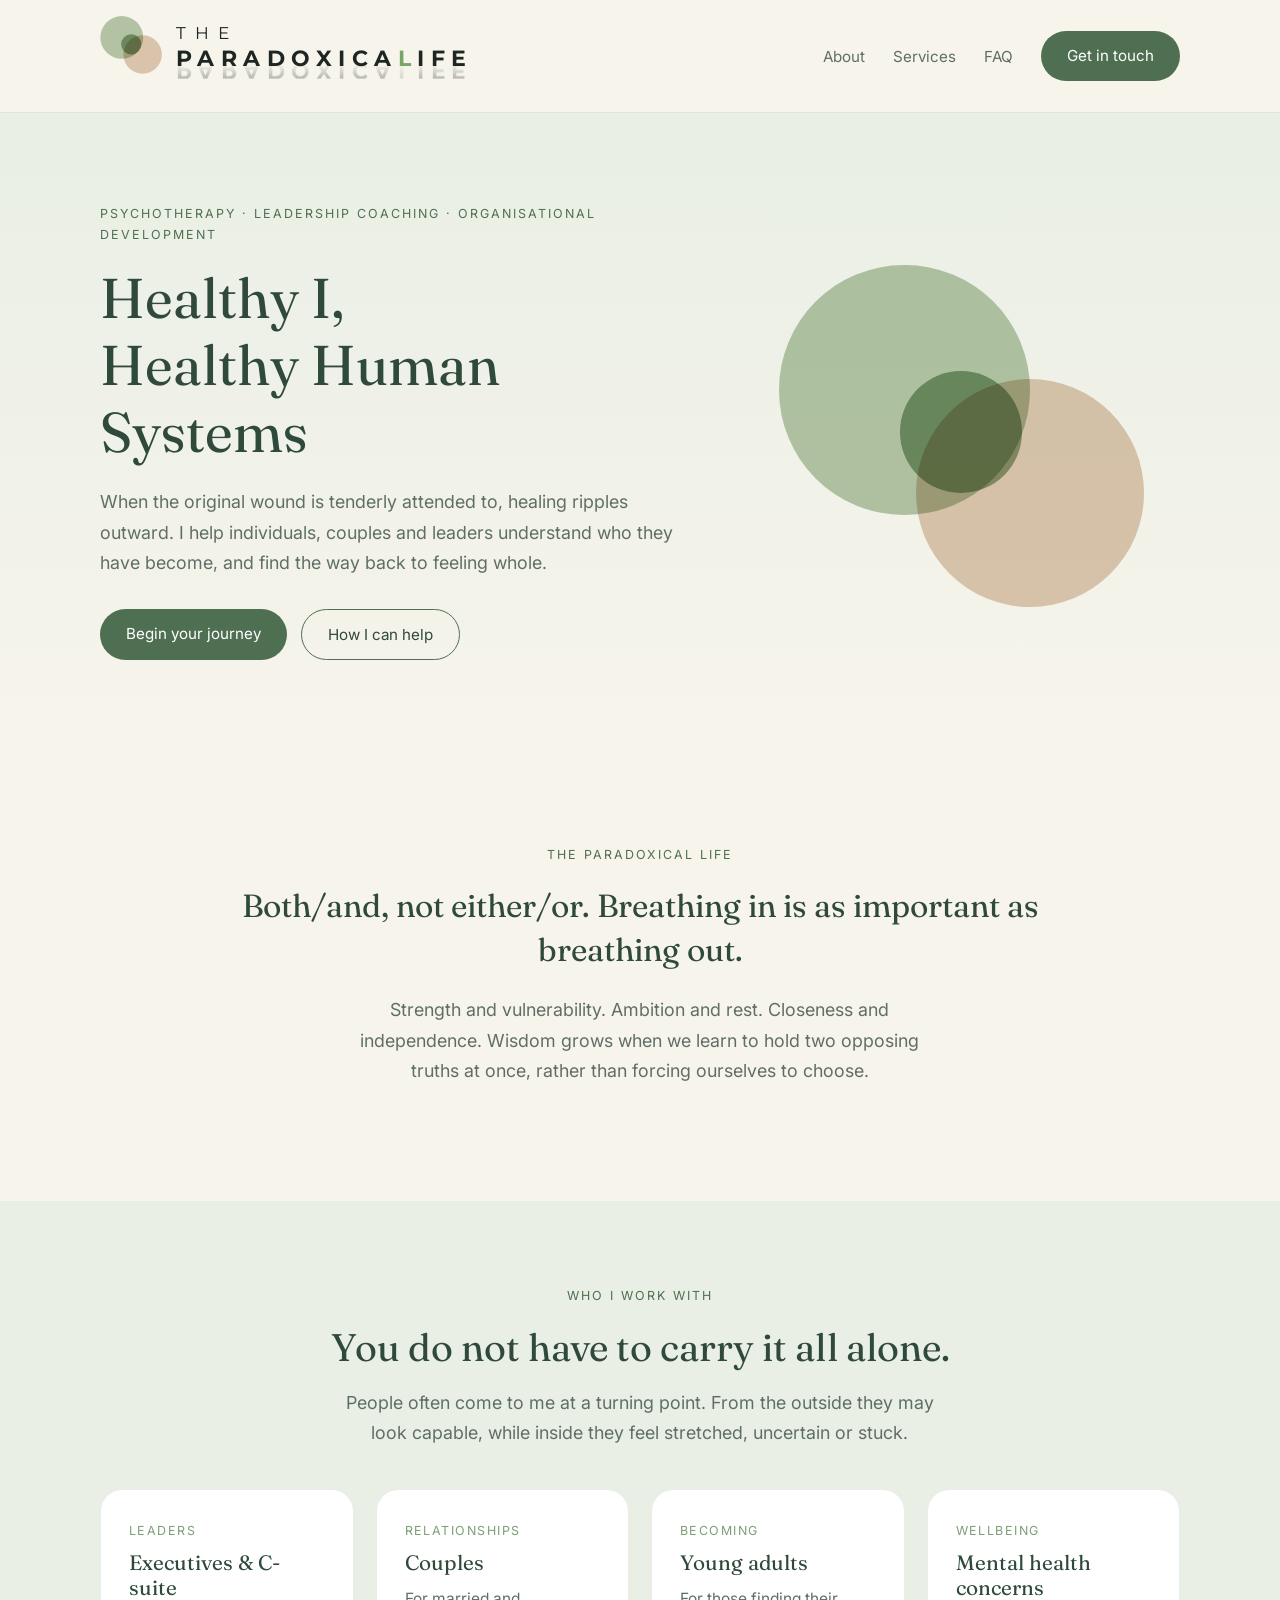
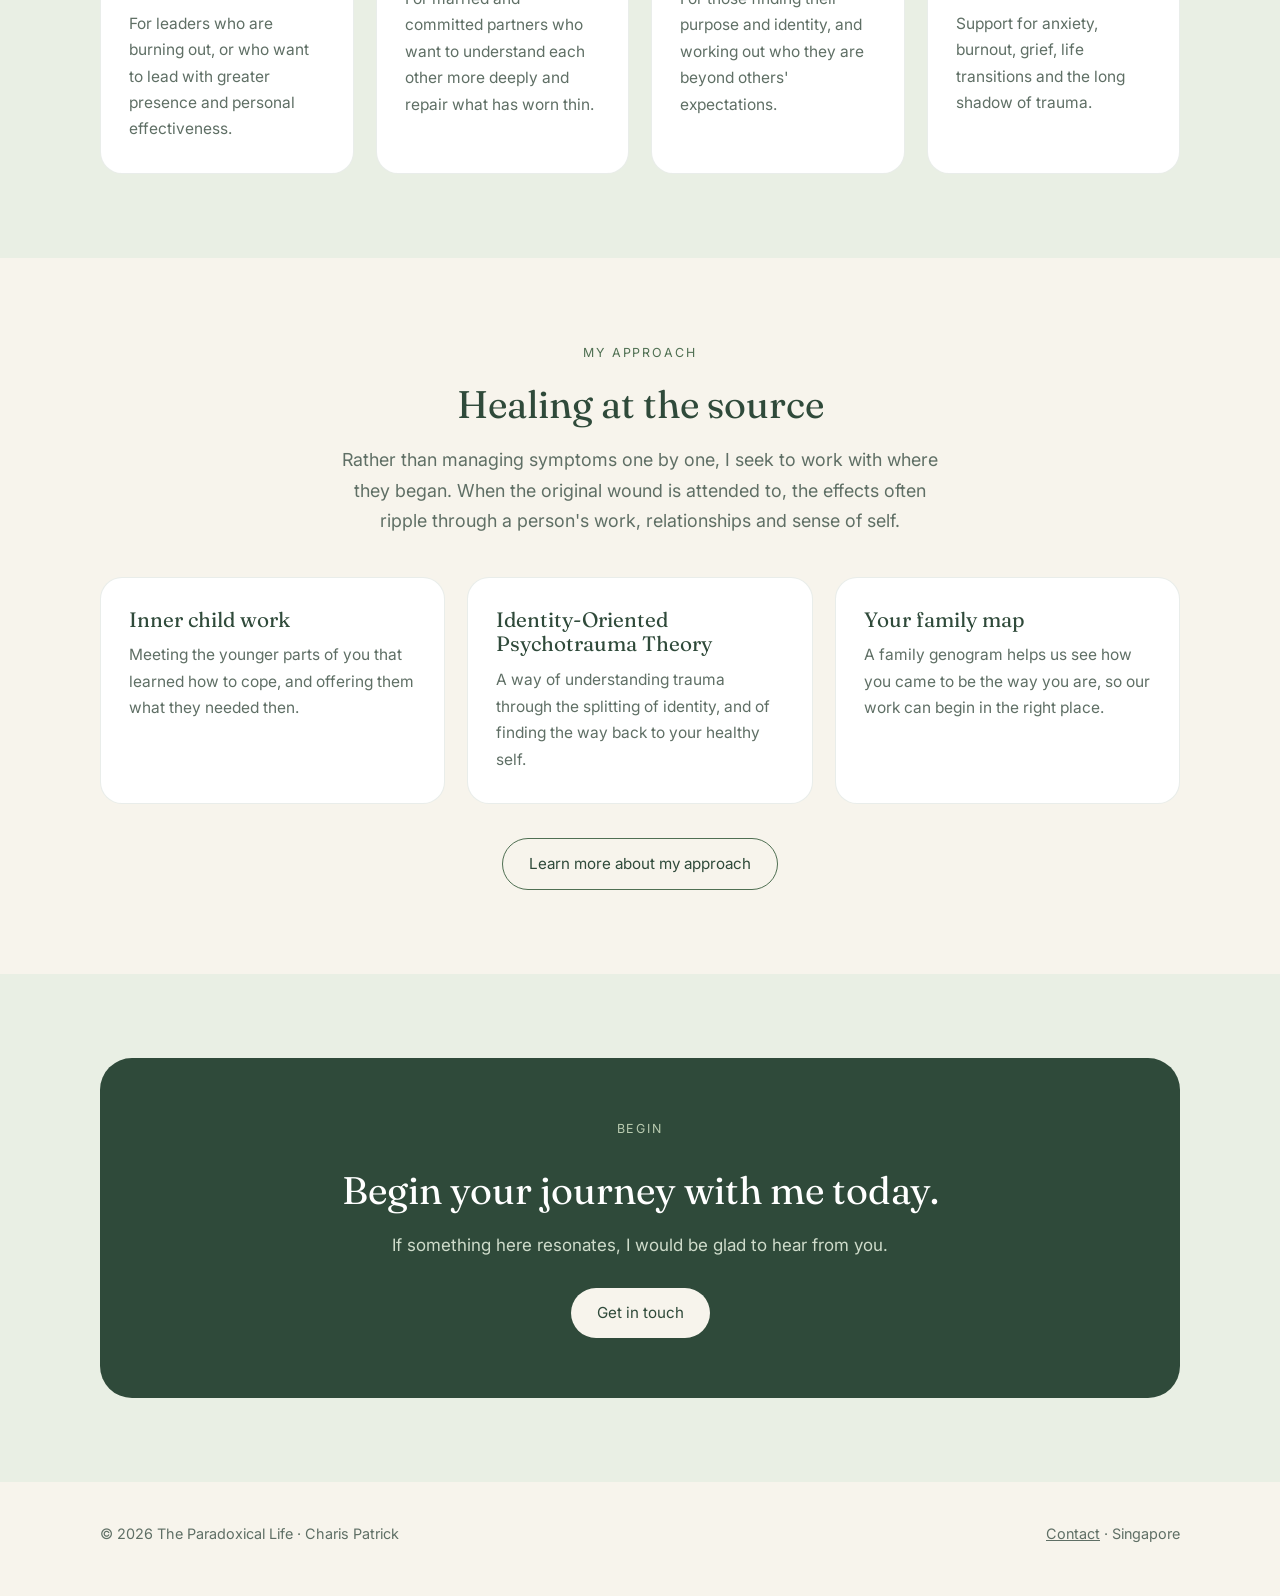
==== index.html @ 4487bdb0 "Initial site for The Paradoxical Life Five-page static site: home, about, services, FAQ and contact." ====
<!doctype html>
<html lang="en-SG">
<head>
  <meta charset="utf-8">
  <meta name="viewport" content="width=device-width, initial-scale=1">
  <title>The Paradoxical Life | Psychotherapy in Singapore</title>
  <meta name="description" content="Charis Patrick is a psychotherapist in Singapore with over 25 years of experience, offering identity-based, trauma-informed therapy and leadership coaching.">
  <link rel="preconnect" href="https://fonts.googleapis.com">
  <link rel="preconnect" href="https://fonts.gstatic.com" crossorigin>
  <link href="https://fonts.googleapis.com/css2?family=Fraunces:opsz,wght@9..144,300;9..144,400&family=Inter:wght@400;500&family=Montserrat:wght@400;700&display=swap" rel="stylesheet">
  <link rel="stylesheet" href="style.css">
</head>
<body>

<header>
  <div class="wrap nav">
    <a class="brand" href="index.html" aria-label="The Paradoxical Life"><svg class="mark" viewBox="60 58 512 478" aria-hidden="true"><circle cx="240" cy="235" r="177" fill="#b9cbb0"/><circle cx="412" cy="376" r="159" fill="#c9a27e" fill-opacity=".55"/><circle cx="318" cy="292" r="83" fill="#7f9f78" fill-opacity=".8"/></svg><span class="text"><span class="the">THE</span><span class="word">PARADOXICA<b>L</b>IFE</span></span></a>
    <button class="menu-toggle" aria-label="Menu" aria-expanded="false" onclick="var u=document.getElementById('menu');u.classList.toggle('open');this.setAttribute('aria-expanded',u.classList.contains('open'))">Menu</button>
    <ul id="menu">
      <li><a class="link" href="about.html">About</a></li>
      <li><a class="link" href="services.html">Services</a></li>
      <li><a class="link" href="faq.html">FAQ</a></li>
      <li><a class="btn" href="contact.html">Get in touch</a></li>
    </ul>
  </div>
</header>

<main>

  <section class="hero">
    <div class="wrap">
      <div>
        <p class="eyebrow">Psychotherapy · Leadership Coaching · Organisational Development</p>
        <h1>Healthy I,<br>Healthy Human Systems</h1>
        <p class="lead">When the original wound is tenderly attended to, healing ripples outward. I help individuals, couples and leaders understand who they have become, and find the way back to feeling whole.</p>
        <div class="actions">
          <a class="btn" href="contact.html">Begin your journey</a>
          <a class="btn ghost" href="services.html">How I can help</a>
        </div>
      </div>
      <div class="breath" aria-hidden="true"><span class="a"></span><span class="b"></span><span class="c"></span></div>
    </div>
  </section>

  <section>
    <div class="wrap center">
      <p class="eyebrow">The paradoxical life</p>
      <p class="statement">Both/and, not either/or. Breathing in is as important as breathing out.</p>
      <p class="lead" style="margin-top:22px">Strength and vulnerability. Ambition and rest. Closeness and independence. Wisdom grows when we learn to hold two opposing truths at once, rather than forcing ourselves to choose.</p>
    </div>
  </section>

  <section class="tint">
    <div class="wrap">
      <div class="center">
        <p class="eyebrow">Who I work with</p>
        <h2>You do not have to carry it all alone.</h2>
        <p class="lead">People often come to me at a turning point. From the outside they may look capable, while inside they feel stretched, uncertain or stuck.</p>
      </div>
      <div class="cards">
        <div class="card">
          <p class="tag">Leaders</p>
          <h3>Executives &amp; C-suite</h3>
          <p>For leaders who are burning out, or who want to lead with greater presence and personal effectiveness.</p>
        </div>
        <div class="card">
          <p class="tag">Relationships</p>
          <h3>Couples</h3>
          <p>For married and committed partners who want to understand each other more deeply and repair what has worn thin.</p>
        </div>
        <div class="card">
          <p class="tag">Becoming</p>
          <h3>Young adults</h3>
          <p>For those finding their purpose and identity, and working out who they are beyond others' expectations.</p>
        </div>
        <div class="card">
          <p class="tag">Wellbeing</p>
          <h3>Mental health concerns</h3>
          <p>Support for anxiety, burnout, grief, life transitions and the long shadow of trauma.</p>
        </div>
      </div>
    </div>
  </section>

  <section>
    <div class="wrap">
      <div class="center">
        <p class="eyebrow">My approach</p>
        <h2>Healing at the source</h2>
        <p class="lead">Rather than managing symptoms one by one, I seek to work with where they began. When the original wound is attended to, the effects often ripple through a person's work, relationships and sense of self.</p>
      </div>
      <div class="cards">
        <div class="card">
          <h3>Inner child work</h3>
          <p>Meeting the younger parts of you that learned how to cope, and offering them what they needed then.</p>
        </div>
        <div class="card">
          <h3>Identity-Oriented Psychotrauma Theory</h3>
          <p>A way of understanding trauma through the splitting of identity, and of finding the way back to your healthy self.</p>
        </div>
        <div class="card">
          <h3>Your family map</h3>
          <p>A family genogram helps us see how you came to be the way you are, so our work can begin in the right place.</p>
        </div>
      </div>
      <p class="center" style="margin-top:34px"><a class="btn ghost" href="about.html">Learn more about my approach</a></p>
    </div>
  </section>

  <section class="tint">
    <div class="wrap">
      <div class="contact-box">
        <p class="eyebrow" style="color:var(--sage)">Begin</p>
        <h2>Begin your journey with me today.</h2>
        <p>If something here resonates, I would be glad to hear from you.</p>
        <div class="actions">
          <a class="btn" href="contact.html">Get in touch</a>
        </div>
      </div>
    </div>
  </section>

</main>

<footer>
  <div class="wrap">
    <span>© 2026 The Paradoxical Life · Charis Patrick</span>
    <span><a href="contact.html">Contact</a> · Singapore</span>
  </div>
</footer>

</body>
</html>
---- style.css ----
:root {
  --cream: #f7f4ec;
  --mist: #e9efe4;
  --sage: #b9cbb0;
  --leaf: #7f9f78;
  --moss: #4f6f52;
  --forest: #2f4a3a;
  --ink: #2b3a32;
  --muted: #5f6f65;
  --clay: #c9a27e;
  --radius: 22px;
  --serif: "Fraunces", Georgia, serif;
  --sans: "Inter", system-ui, -apple-system, sans-serif;
}

* { box-sizing: border-box; margin: 0; padding: 0; }
html { scroll-behavior: smooth; }
body {
  font-family: var(--sans);
  color: var(--ink);
  background: var(--cream);
  line-height: 1.7;
  font-size: 17px;
}
img, svg { max-width: 100%; display: block; }
a { color: inherit; }

.wrap { width: min(1080px, 100% - 40px); margin-inline: auto; }

/* Header */
header {
  position: sticky; top: 0; z-index: 10;
  background: rgba(247, 244, 236, 0.92);
  backdrop-filter: blur(8px);
  border-bottom: 1px solid rgba(79, 111, 82, 0.12);
}
.nav { display: flex; align-items: center; justify-content: space-between; padding: 16px 0; }
.brand { display: flex; align-items: center; gap: 14px; text-decoration: none; font-family: "Montserrat", var(--sans); color: #1d2622; padding-bottom: 1.4rem; }
.brand .mark { width: 62px; height: auto; flex: none; }
.brand .mark circle { mix-blend-mode: multiply; }
.brand .the { display: block; font-weight: 400; font-size: 1.05rem; letter-spacing: 0.55em; line-height: 1.3; }
.brand .word { display: block; font-weight: 700; font-size: 1.35rem; letter-spacing: 0.3em; white-space: nowrap; line-height: 0.717; margin-top: 0.35rem; -webkit-box-reflect: below -0.11em linear-gradient(to bottom, rgba(0, 0, 0, 0.3), rgba(0, 0, 0, 0)); }
.brand .word b { color: #78a56a; font-weight: 700; }
.nav ul { display: flex; gap: 28px; list-style: none; align-items: center; }
.nav a.link { text-decoration: none; font-size: 0.95rem; color: var(--muted); transition: color .2s; }
.nav a.link:hover { color: var(--forest); }
.btn {
  display: inline-block; text-decoration: none;
  background: var(--moss); color: #fff;
  padding: 12px 26px; border-radius: 999px;
  font-size: 0.95rem; transition: background .2s, transform .2s;
}
.btn:hover { background: var(--forest); transform: translateY(-1px); }
.btn.ghost { background: transparent; color: var(--forest); border: 1.5px solid var(--moss); }
.btn.ghost:hover { background: var(--mist); }
.menu-toggle { display: none; background: none; border: 0; font: inherit; color: var(--forest); cursor: pointer; padding: 8px; }

/* Hero */
.hero { padding: 90px 0 100px; background: linear-gradient(180deg, var(--mist), var(--cream)); overflow: hidden; }
.hero .wrap { display: grid; grid-template-columns: 1.15fr 0.85fr; gap: 50px; align-items: center; }
.eyebrow { text-transform: uppercase; letter-spacing: 0.16em; font-size: 0.78rem; color: var(--moss); margin-bottom: 18px; }
h1, h2, h3 { font-family: var(--serif); font-weight: 400; color: var(--forest); line-height: 1.2; }
h1 { font-size: clamp(2.2rem, 5vw, 3.5rem); margin-bottom: 22px; }
h2 { font-size: clamp(1.7rem, 3.4vw, 2.4rem); margin-bottom: 18px; }
h3 { font-size: 1.3rem; margin-bottom: 10px; }
.lead { font-size: 1.12rem; color: var(--muted); max-width: 34em; margin-bottom: 30px; }
.actions { display: flex; gap: 14px; flex-wrap: wrap; }

.breath { position: relative; aspect-ratio: 1; max-width: 380px; margin-inline: auto; width: 100%; }
.breath span { position: absolute; border-radius: 50%; mix-blend-mode: multiply; }
.breath .a { width: 66%; height: 66%; top: 6%; left: 2%; background: var(--sage); animation: in 9s ease-in-out infinite; }
.breath .b { width: 60%; height: 60%; bottom: 4%; right: 2%; background: var(--clay); opacity: .55; animation: out 9s ease-in-out infinite; }
.breath .c { width: 32%; height: 32%; top: 34%; left: 34%; background: var(--leaf); opacity: .8; }
@keyframes in  { 0%,100% { transform: scale(1); } 50% { transform: scale(1.07); } }
@keyframes out { 0%,100% { transform: scale(1.06); } 50% { transform: scale(0.96); } }

/* Sections */
section { padding: 84px 0; }
section.tint { background: var(--mist); }
.center { text-align: center; }
.center .lead { margin-inline: auto; }
.statement { font-family: var(--serif); font-size: clamp(1.4rem, 2.8vw, 2rem); color: var(--forest); max-width: 28em; margin-inline: auto; line-height: 1.4; }

.cards { display: grid; grid-template-columns: repeat(auto-fit, minmax(240px, 1fr)); gap: 22px; margin-top: 40px; }
.card { background: #fff; border-radius: var(--radius); padding: 30px 28px; border: 1px solid rgba(79, 111, 82, 0.12); }
.card .tag { font-size: 0.78rem; letter-spacing: 0.12em; text-transform: uppercase; color: var(--leaf); margin-bottom: 10px; }
.card p { color: var(--muted); font-size: 0.97rem; }

.split { display: grid; grid-template-columns: 1fr 1fr; gap: 60px; align-items: center; }
.portrait {
  aspect-ratio: 4 / 5; border-radius: 200px 200px var(--radius) var(--radius);
  background: linear-gradient(160deg, var(--sage), var(--leaf));
  display: grid; place-items: center; color: var(--forest); font-family: var(--serif); text-align: center; padding: 20px;
}
.portrait { overflow: hidden; padding: 0; }
.portrait img { width: 100%; height: 100%; object-fit: cover; object-position: center 20%; }
.split p + p { margin-top: 14px; }
.split p { color: var(--muted); }

.pills { display: flex; flex-wrap: wrap; gap: 10px; margin-top: 22px; }
.pills li { list-style: none; background: #fff; border: 1px solid rgba(79, 111, 82, .2); padding: 7px 16px; border-radius: 999px; font-size: 0.92rem; color: var(--moss); }

.steps { counter-reset: s; display: grid; grid-template-columns: repeat(auto-fit, minmax(230px, 1fr)); gap: 28px; margin-top: 36px; }
.steps li { list-style: none; counter-increment: s; }
.steps li::before { content: counter(s); display: grid; place-items: center; width: 40px; height: 40px; border-radius: 50%; background: var(--sage); color: var(--forest); font-family: var(--serif); margin-bottom: 14px; }
.steps p { color: var(--muted); font-size: 0.97rem; }

/* Inner pages */
.page-head { padding: 70px 0 56px; background: linear-gradient(180deg, var(--mist), var(--cream)); text-align: center; }
.page-head h1 { font-size: clamp(2rem, 4.4vw, 3rem); margin-bottom: 14px; }
.page-head .lead { margin: 0 auto; }
.nav a.current { color: var(--forest); font-weight: 500; }
.prose { max-width: 40em; margin-inline: auto; }
.prose p { color: var(--muted); }
.prose p + p { margin-top: 16px; }
.prose h2 { margin-top: 8px; }
.two { display: grid; grid-template-columns: repeat(auto-fit, minmax(280px, 1fr)); gap: 22px; margin-top: 30px; }
.big { font-family: var(--serif); font-size: 2rem; color: var(--forest); line-height: 1.1; }
.card .big + p { margin-top: 8px; }

.creds { list-style: none; margin-top: 14px; }
.creds li { color: var(--muted); font-size: 0.96rem; padding: 10px 0; border-top: 1px solid rgba(79, 111, 82, .12); }
.creds li:first-child { border-top: 0; }
.creds strong { color: var(--forest); font-weight: 500; display: block; }

details { background: #fff; border: 1px solid rgba(79, 111, 82, .15); border-radius: 16px; padding: 4px 24px; margin-bottom: 12px; }
summary { cursor: pointer; padding: 18px 0; font-family: var(--serif); font-size: 1.12rem; color: var(--forest); list-style: none; display: flex; justify-content: space-between; gap: 16px; }
summary::-webkit-details-marker { display: none; }
summary::after { content: "+"; color: var(--leaf); font-size: 1.4rem; line-height: 1; }
details[open] summary::after { content: "–"; }
details p { color: var(--muted); padding-bottom: 20px; }
details p + p { margin-top: -8px; }

/* Contact */
.contact-box { background: var(--forest); color: #eef3ea; border-radius: 32px; padding: 60px 40px; text-align: center; }
.contact-box h2 { color: #fff; }
.contact-box p { color: #cfdccb; max-width: 34em; margin: 0 auto 28px; }
.contact-box .btn { background: var(--cream); color: var(--forest); }
.contact-box .btn:hover { background: #fff; }
.contact-box .btn.ghost { background: transparent; color: var(--cream); border-color: var(--sage); }
.contact-box .btn.ghost:hover { background: rgba(255,255,255,.08); }
.contact-box .actions { justify-content: center; }

footer { padding: 40px 0 50px; font-size: 0.9rem; color: var(--muted); }
footer .wrap { display: flex; justify-content: space-between; flex-wrap: wrap; gap: 14px; }
.note { font-size: 0.85rem; margin-top: 16px; opacity: .8; }

@media (max-width: 800px) {
  body { font-size: 16px; }
  .brand { padding-bottom: 0; gap: 10px; }
  .brand .mark { width: 38px; }
  .brand .the { font-size: 0.68rem; }
  .brand .word { font-size: 0.8rem; letter-spacing: 0.22em; line-height: 1.2; -webkit-box-reflect: none; }
  .hero { padding: 56px 0 64px; }
  .hero .wrap, .split { grid-template-columns: 1fr; gap: 36px; }
  .breath { max-width: 260px; order: -1; }
  .portrait { max-width: 320px; margin-inline: auto; }
  section { padding: 60px 0; }
  .menu-toggle { display: block; }
  .nav ul { display: none; position: absolute; top: 100%; left: 0; right: 0; flex-direction: column; background: var(--cream); padding: 20px; gap: 18px; border-bottom: 1px solid rgba(79,111,82,.15); }
  .nav ul.open { display: flex; }
  .contact-box { padding: 44px 24px; }
}
@media (prefers-reduced-motion: reduce) {
  .breath span { animation: none; }
  html { scroll-behavior: auto; }
}
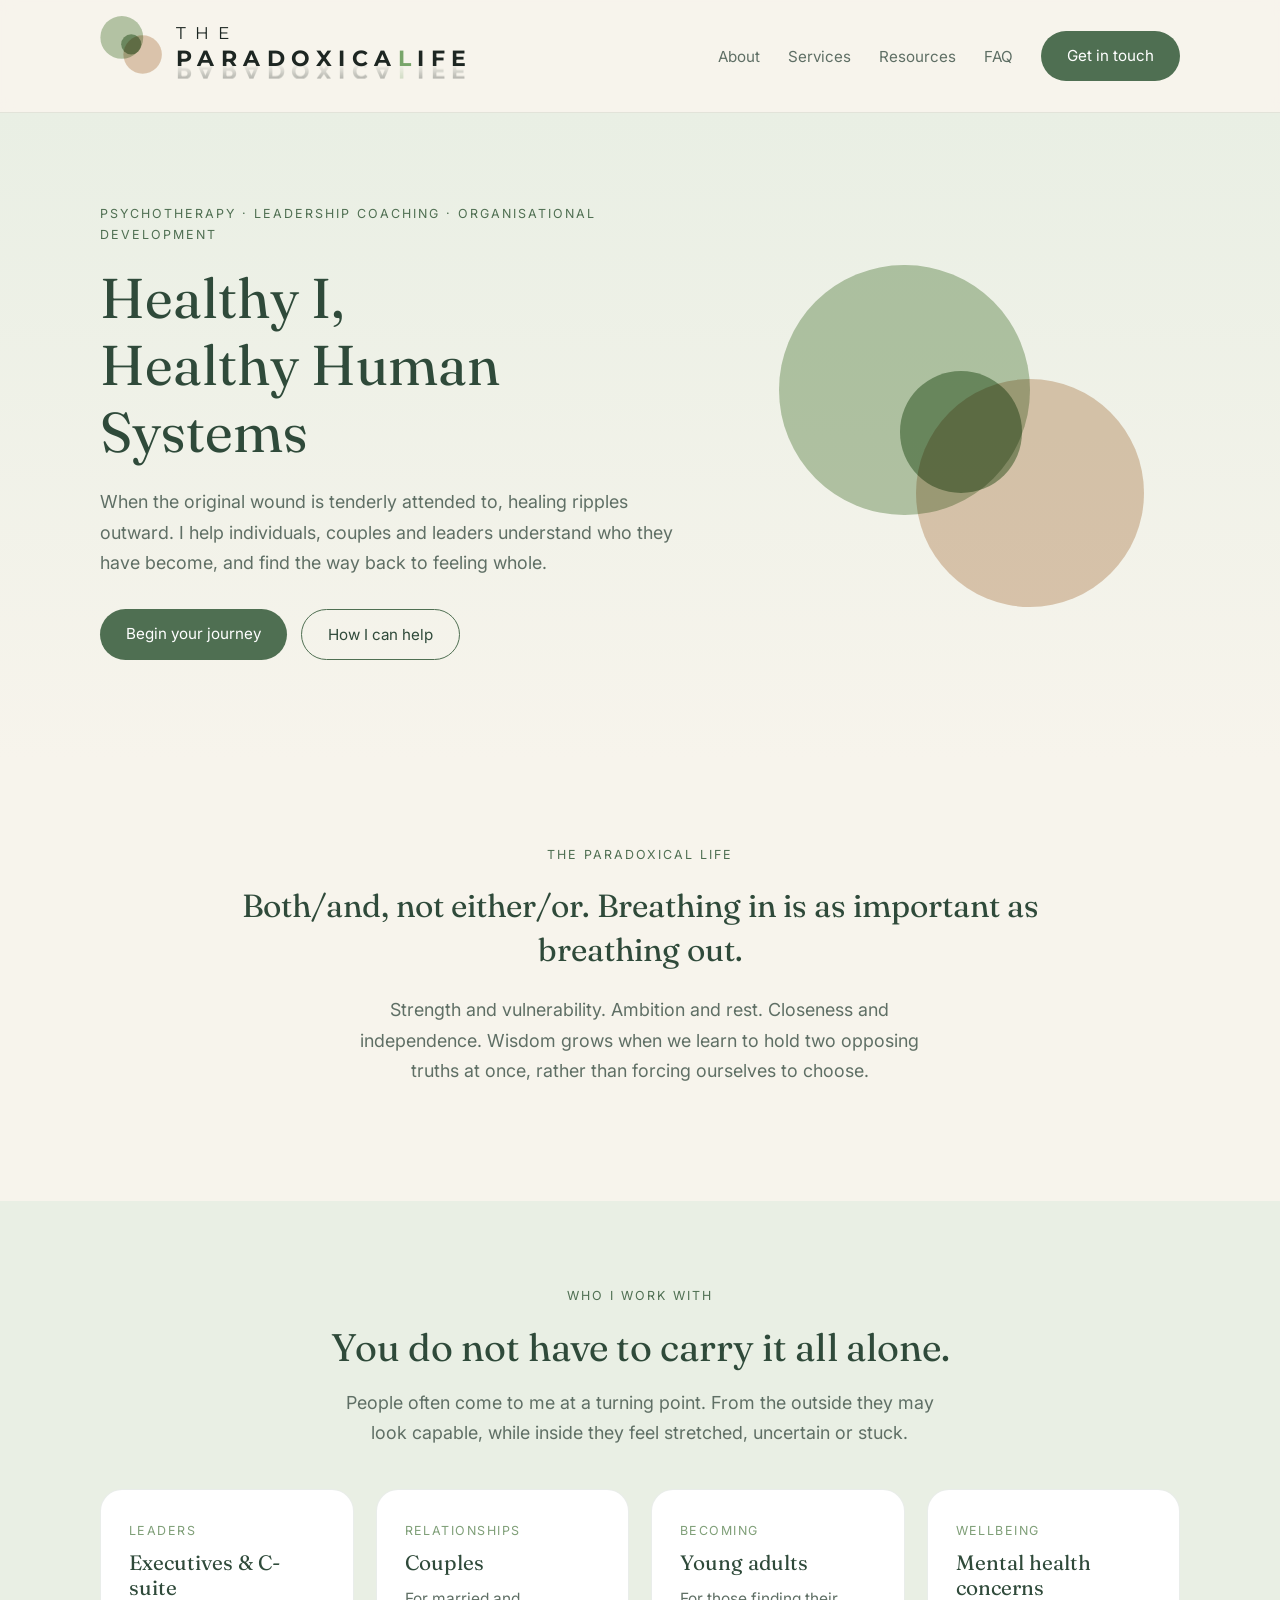
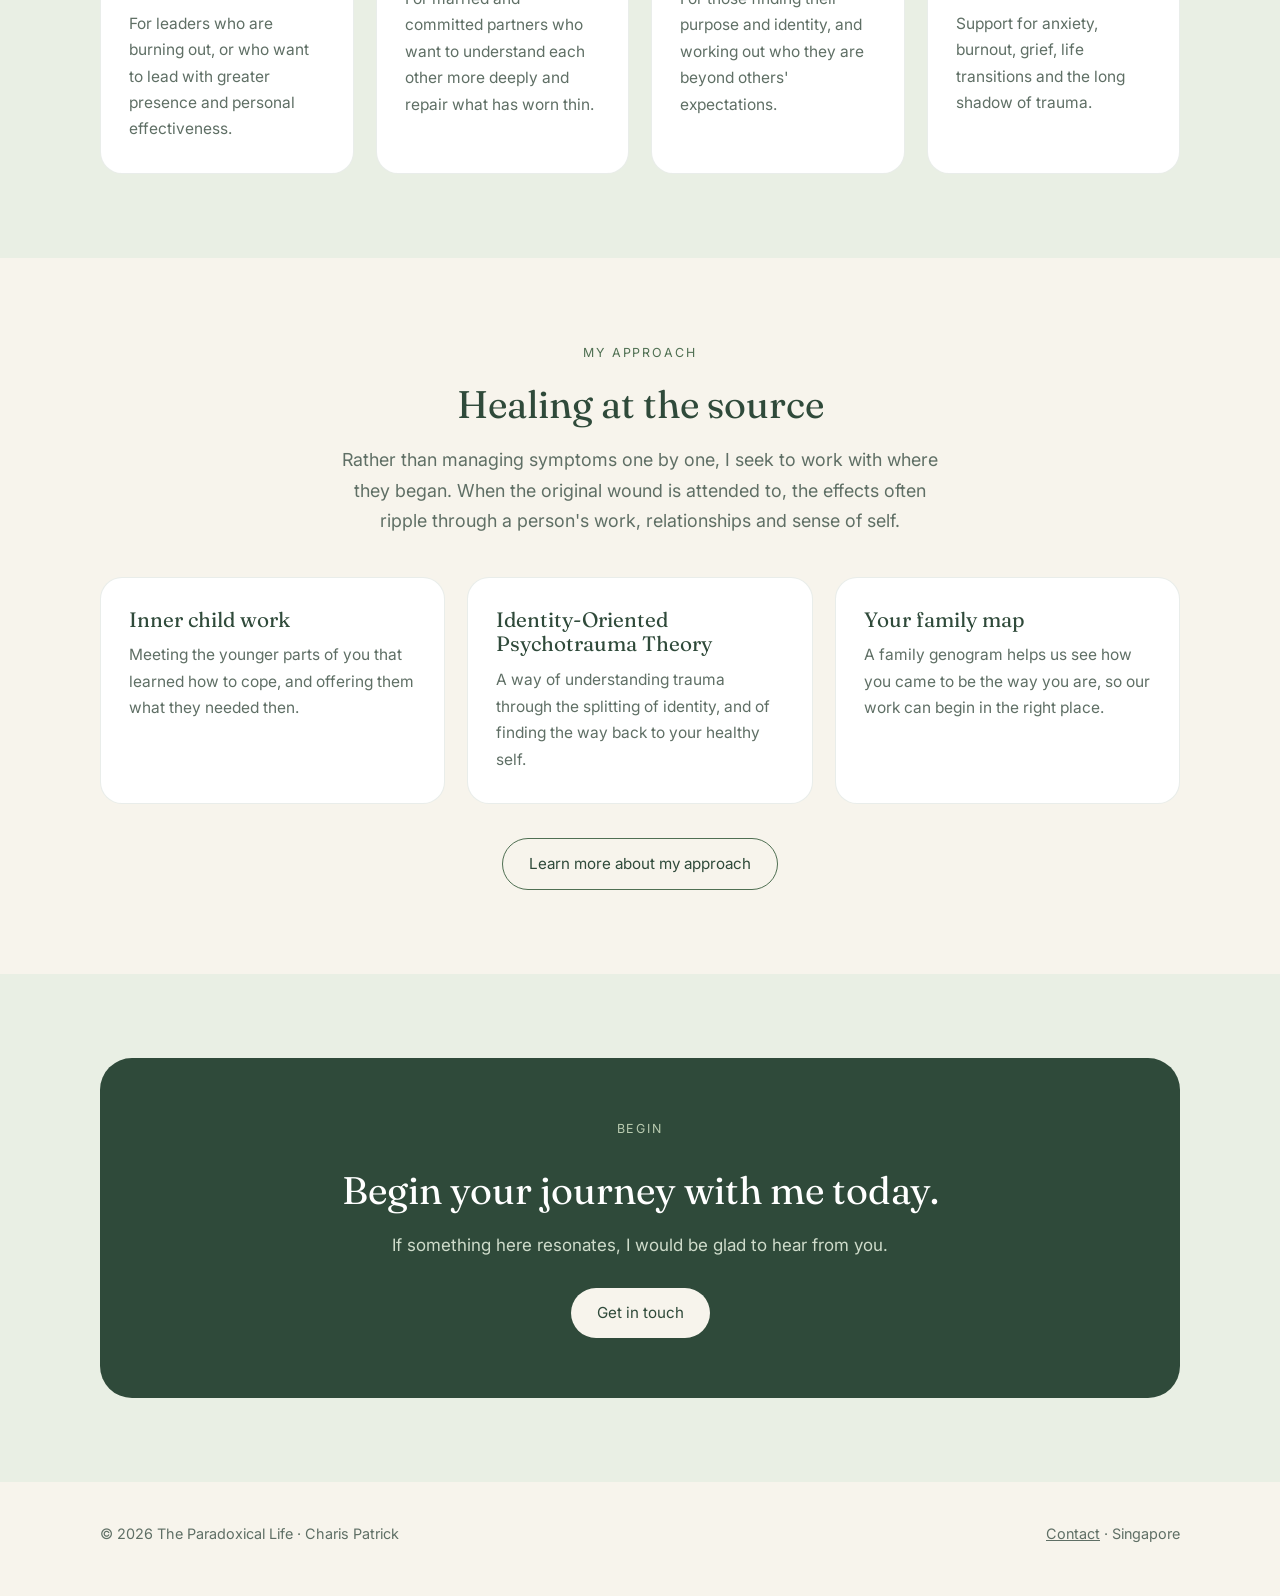
==== commit 089e99cf: "Add Resources page with course, community and talks Link the Teachable course and add the three reco" ====
--- a/index.html
+++ b/index.html
@@ -19,6 +19,7 @@
     <ul id="menu">
       <li><a class="link" href="about.html">About</a></li>
       <li><a class="link" href="services.html">Services</a></li>
+      <li><a class="link" href="resources.html">Resources</a></li>
       <li><a class="link" href="faq.html">FAQ</a></li>
       <li><a class="btn" href="contact.html">Get in touch</a></li>
     </ul>
--- a/style.css
+++ b/style.css
@@ -123,6 +123,9 @@
 .creds li:first-child { border-top: 0; }
 .creds strong { color: var(--forest); font-weight: 500; display: block; }
 
+.video { position: relative; aspect-ratio: 16 / 9; border-radius: 14px; overflow: hidden; background: var(--mist); }
+.video iframe { position: absolute; inset: 0; width: 100%; height: 100%; border: 0; }
+
 details { background: #fff; border: 1px solid rgba(79, 111, 82, .15); border-radius: 16px; padding: 4px 24px; margin-bottom: 12px; }
 summary { cursor: pointer; padding: 18px 0; font-family: var(--serif); font-size: 1.12rem; color: var(--forest); list-style: none; display: flex; justify-content: space-between; gap: 16px; }
 summary::-webkit-details-marker { display: none; }
